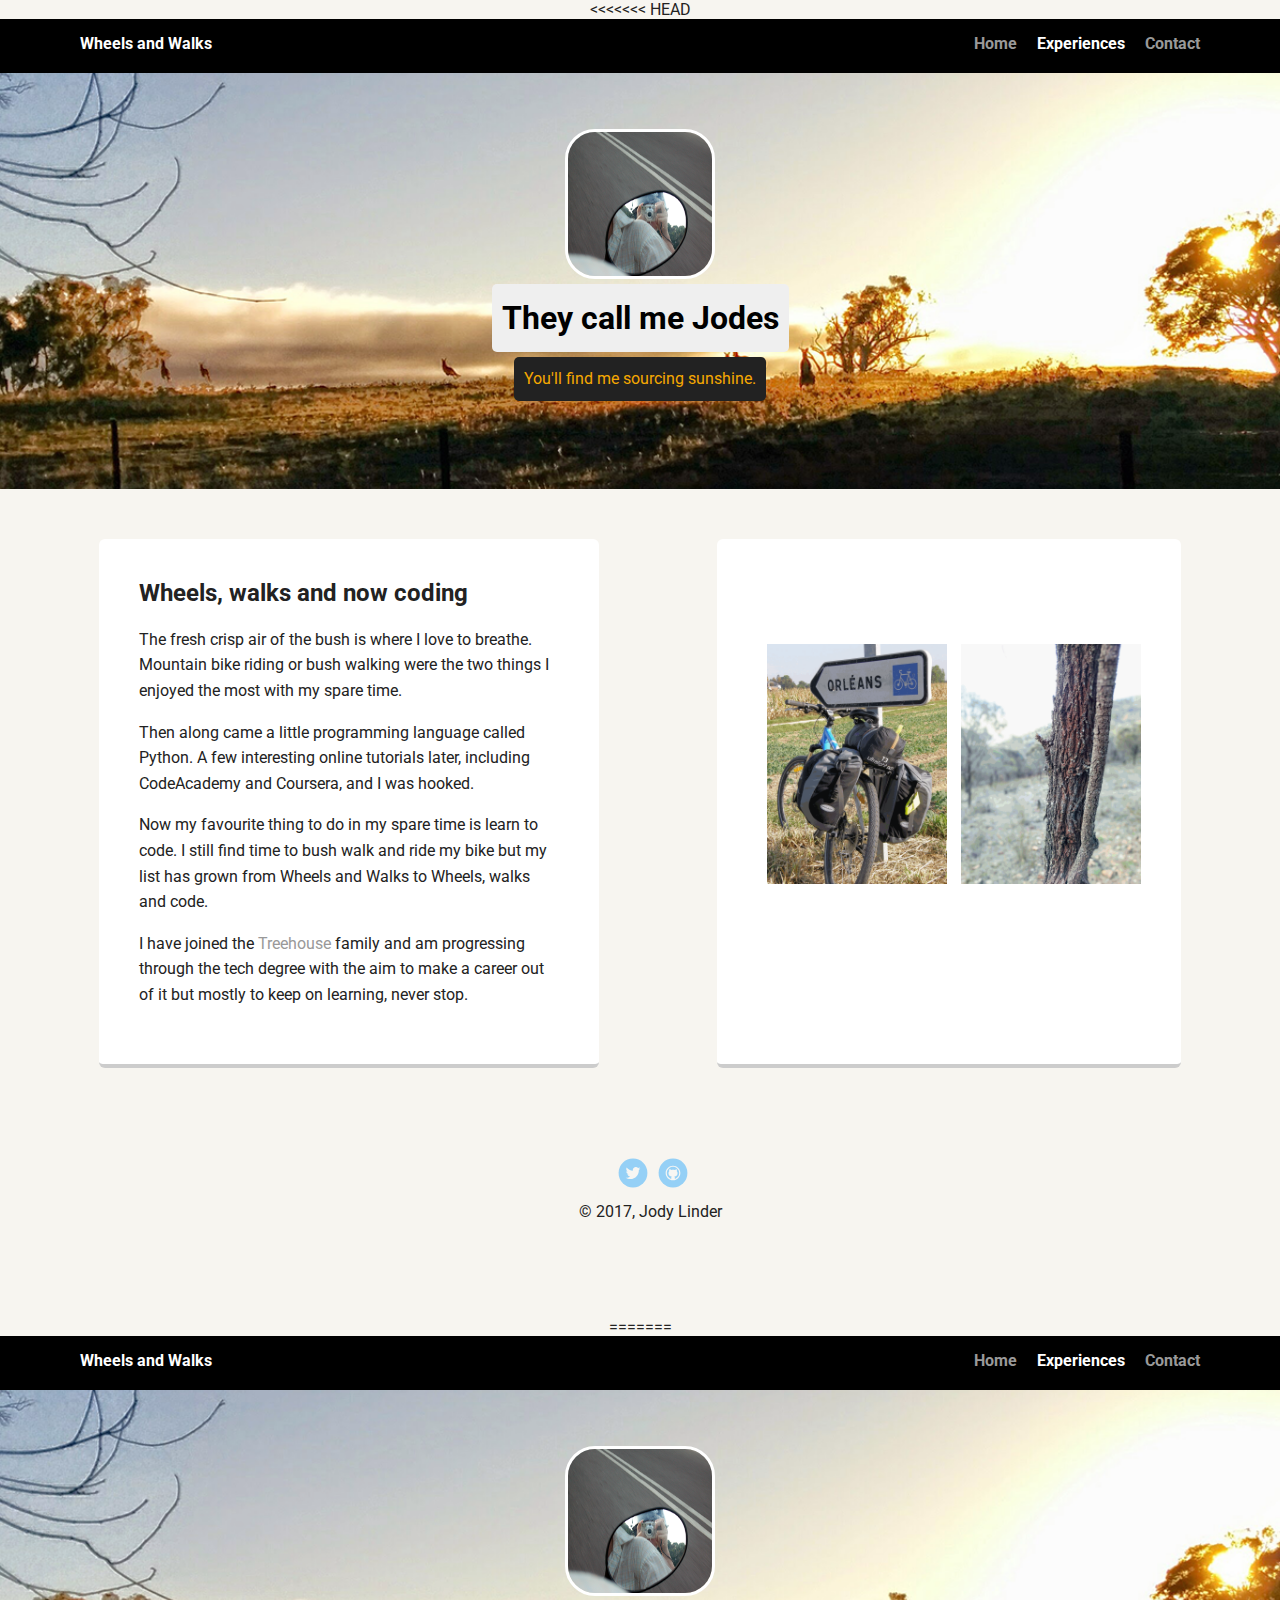
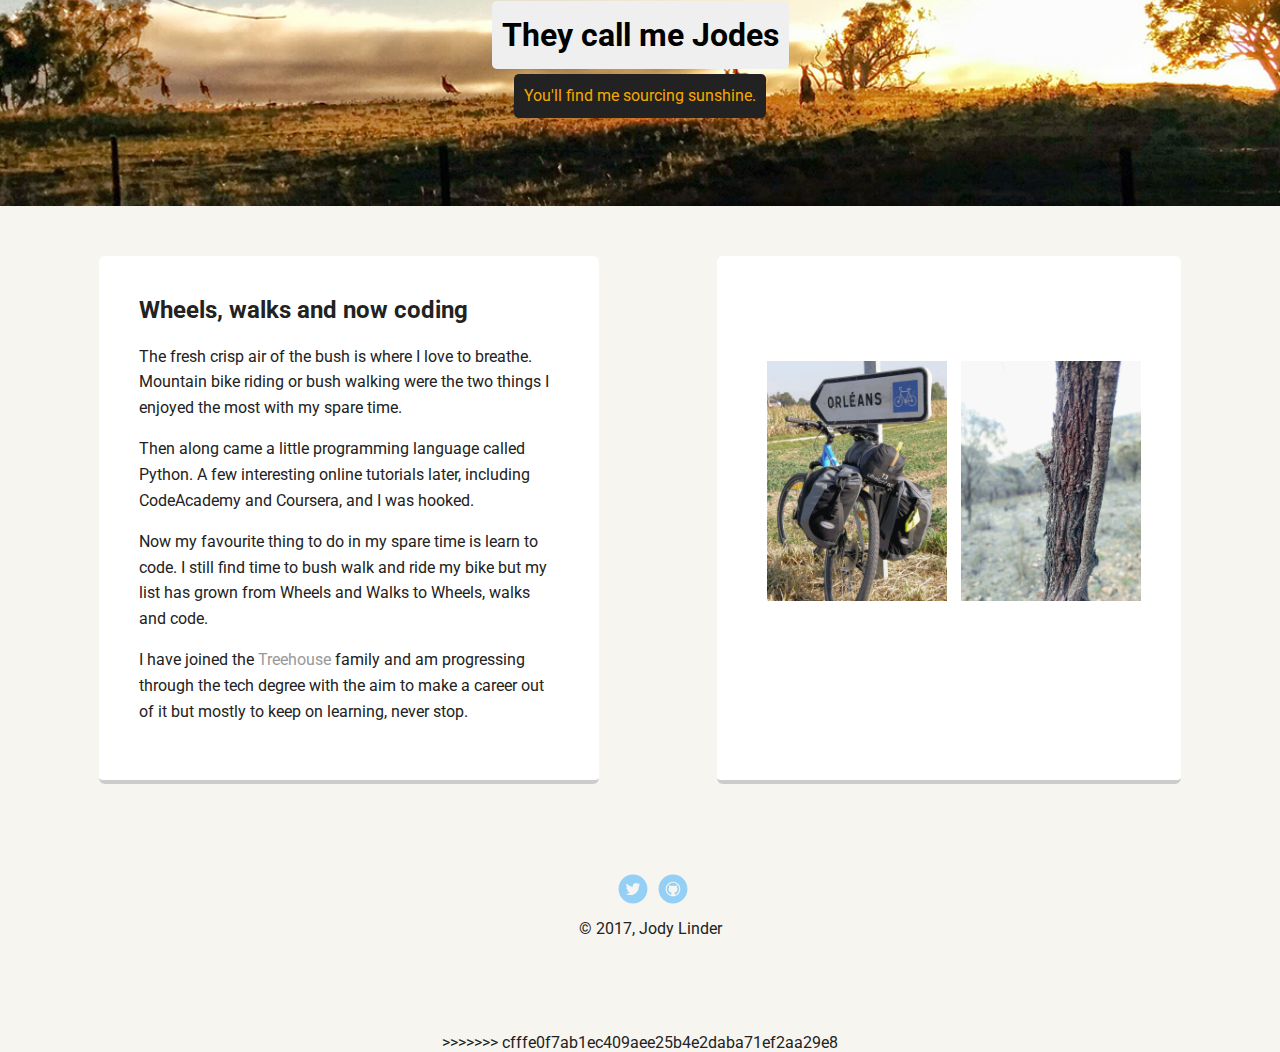
==== experiences.html @ a6c90b96 "added project files to github" ====
<<<<<<< HEAD
<!doctype html>
<html lang="en">
<head>
  <meta charset="utf-8">
  <title>Wheels and Walks</title>
  <meta name="viewport" content="width=device-width, initial-scale=1.0">
  <link rel="stylesheet" href="styles.css">
  <link href="https://fonts.googleapis.com/css?family=Muli%7CRoboto:400,300,500,700,900" rel="stylesheet"></head>
  <body>

   <div class="main-nav">
        <ul class="nav">
          <li class="name">Wheels and Walks</li>
          <li><a href="index.html">Home</a></li>
          <li><a href="experiences.html" class="selected">Experiences</a></li>
		  <li><a href="Contact.html">Contact</a></li>
        </ul>
    </div>

    <header>
      <img src="images/profile3.png" alt="Photograph of Jody Linder" class="profile-image">
      <h1 class="tag name">They call me Jodes</h1>
      <p class="tag location">You'll find me sourcing sunshine.</p>
    </header>

    <main class="flex">
      <div class="card">		
		<h2>Wheels, walks and now coding</h2>
		<p>The fresh crisp air of the bush is where I love to breathe. Mountain bike riding or bush walking were the two things I enjoyed the most with my spare time.</p>
		<p>Then along came a little programming language called Python. A few interesting online tutorials later, including CodeAcademy and Coursera, and I was hooked.<p>
		<p>Now my favourite thing to do in my spare time is learn to code. I still find time to bush walk and ride my bike but my list has grown from Wheels and Walks to Wheels, walks and code. 
		<p>I have joined the <a target="_blank" href="https://www.teamtreehouse.com">Treehouse</a> family and am progressing through the tech degree with the aim to make a career out of it but mostly to keep on learning, never stop.<p>
		
		
	    
	  </div> 
	  
	  <div class="card">
		 <a target="_blank" href="images/bike-orleans.png">
		 <img class="img" src="images/bike-orleans.png" alt="bike infront of sign"></a>
		 <a target="_blank" href="images/tree1.png"> 
		 <img class="img" src="images/tree1.png" alt="tree from run in bush"></a>
	  </div>	
	 
    </main>
    <footer>
      <ul>
        <li><a href="https://twitter.com/jodes_l?lang=en" target="_blank" class="social twitter">Twitter</a></li>       
        <li><a href="https://github.com/Ruku3" target="_blank" class="social github">Github</a></li>
      </ul>
      <p class="copyright">&copy; 2017, Jody Linder</p>
    </footer>
  </body>
  </html>
=======
<!doctype html>
<html lang="en">
<head>
  <meta charset="utf-8">
  <title>Wheels and Walks</title>
  <meta name="viewport" content="width=device-width, initial-scale=1.0">
  <link rel="stylesheet" href="styles.css">
  <link href="https://fonts.googleapis.com/css?family=Muli%7CRoboto:400,300,500,700,900" rel="stylesheet"></head>
  <body>

   <div class="main-nav">
        <ul class="nav">
          <li class="name">Wheels and Walks</li>
          <li><a href="index.html">Home</a></li>
          <li><a href="experiences.html" class="selected">Experiences</a></li>
		  <li><a href="Contact.html">Contact</a></li>
        </ul>
    </div>

    <header>
      <img src="images/profile3.png" alt="Photograph of Jody Linder" class="profile-image">
      <h1 class="tag name">They call me Jodes</h1>
      <p class="tag location">You'll find me sourcing sunshine.</p>
    </header>

    <main class="flex">
      <div class="card">		
		<h2>Wheels, walks and now coding</h2>
		<p>The fresh crisp air of the bush is where I love to breathe. Mountain bike riding or bush walking were the two things I enjoyed the most with my spare time.</p>
		<p>Then along came a little programming language called Python. A few interesting online tutorials later, including CodeAcademy and Coursera, and I was hooked.<p>
		<p>Now my favourite thing to do in my spare time is learn to code. I still find time to bush walk and ride my bike but my list has grown from Wheels and Walks to Wheels, walks and code. 
		<p>I have joined the <a target="_blank" href="https://www.teamtreehouse.com">Treehouse</a> family and am progressing through the tech degree with the aim to make a career out of it but mostly to keep on learning, never stop.<p>
		
		
	    
	  </div> 
	  
	  <div class="card">
		 <a target="_blank" href="images/bike-orleans.png">
		 <img class="img" src="images/bike-orleans.png" alt="bike infront of sign"></a>
		 <a target="_blank" href="images/tree1.png"> 
		 <img class="img" src="images/tree1.png" alt="tree from run in bush"></a>
	  </div>	
	 
    </main>
    <footer>
      <ul>
        <li><a href="https://twitter.com/jodes_l?lang=en" target="_blank" class="social twitter">Twitter</a></li>       
        <li><a href="https://github.com/Ruku3" target="_blank" class="social github">Github</a></li>
      </ul>
      <p class="copyright">&copy; 2017, Jody Linder</p>
    </footer>
  </body>
  </html>
>>>>>>> cfffe0f7ab1ec409aee25b4e2daba71ef2aa29e8
---- styles.css ----
/*************************
 Global layout setup
*************************/
* { 
  box-sizing: border-box;
}
  
body {
  margin: 0;
  padding: 0;
  text-align: center;
  font-family: 'Roboto', sans-serif;
  color: #222;
  background: #f7f5f0;
}
/*************************
 Link Styles
*************************/

a {
  text-decoration: none;
  color: #999;
}
a:hover {
  color: #6633ff;
}

/*************************
 Section Styles
*************************/

.main-nav {
  width: 100%;
  background: black;
  min-height: 30px;
  padding: 10px;
  position: fixed;
  text-align: center;
}
.nav {
  display: flex;
  justify-content: space-around;
  font-weight: 700;
  list-style-type: none;
  margin: 0 auto;
  padding: 0;
}

.nav .name {
    display: block;
    margin-right: auto;
    color: white;
}
.nav li {
  padding: 5px 10px 10px 10px;
}
.nav a {
  transition: all .5s;
}
.nav a.selected, nav a:hover {
  color: white
}

header {
  text-align: center;
  background: url('images/background2.png') no-repeat top center ;
  background-size: cover;
  overflow: hidden;
  padding-top: 60px;
}
header {
  line-height: 1.5;
}
header .profile-image {
  margin-top: 50px;
  width: 150px;
  height: 150px;
  border-radius: 20%;
  border: 3px solid white;
  transition: all .6s;
  
}

header .profile-image:hover {
  transform: scale(1.1) rotate(2deg);
   
}

.tag {
  background-color: #efefef;
  color: black;
  padding: 10px;
  border-radius: 5px;
  display: table;
  margin: 5px auto;
} 
.location {
  background-color: #222;
  color: #f6a801;
}
.card {
  margin: 30px;
  padding: 20px 40px 40px;
  max-width: 500px;
  text-align: left;
  background: #fff;
  border-bottom: 4px solid #ccc;
  border-radius: 6px;
  transition: all .5s;
}
.card:hover {
  border-color: #f6a801;
}

ul.skills {
  padding: 0;
  text-align: left;
}

.skills li {
  border-radius: 6px;
  display: inline-block;
  background: #f6a801;
  color: white;
  padding: 5px 10px;
  margin: 2px;
}

.skills li:nth-child(odd) {
  background: #3297ac;
}

footer {
  width: 100%;
  min-height: 30px;
  padding: 20px 0 40px 20px;
}

/*************************
 Footer
*************************/


footer .copyright {
  top: -8px;
  font-size: .75em;
}

footer ul {
  list-style-type: none;
  margin: 0;
  padding: 0;
}

footer ul li {
  display: inline-block;
}

a.social {
  display: inline-block;
  text-indent: -9999px;
  margin-left: 5px;
  width: 30px;
  height: 30px;
  background-size: 30px 30px;
  opacity: .4;
  transition: all .5s;
}
a.twitter {
  background-image: url(images/twitter.svg);
}

a.github {
  background-image: url(images/github.svg);
}
a.social:hover {
  opacity: 1;
}
.clearfix {
  clear: both;
}

/*************************
 Page: Contact
*************************/

.contact {
  margin: 30px;
  padding: 20px 40px 40px;
  max-width: 500px;
  text-align: left;
  background: #fff;
  border-bottom: 4px solid #ccc;
  border-radius: 6px;
  transition: all .5s;
}
.contact:hover {
  border-color: #f6a801;
}


.contact-info {
	list-style: none;
	padding: 0;
	margin: 0;
	font-size: 0.9em;
	text-align: left;
	
}

.contact-info a {
	display: block;
	min-height: 20px;
	background-repeat: no-repeat;
	background-size: 20px 20px;
	padding: 0 0 0 30px;
	margin: 0 0 10px;
	
}

.contact-info li.mail a{
	background-image: url('images/mail.ico');
	
}

.contact-info li.tweet a {
	background-image: url('images/twitter.svg');	
}

/*************************
 Page: Experiences
*************************/


.img {
  display: inline-block;
  margin-top: 75px;
  margin-bottom: 75px;
  height: 250px; 
  padding: 10px 0 0 10px;
  
   
	
}


/***************************
  Styles for larger screens.
****************************/
@media screen and (min-width: 720px) {
  
  .flex {
      display: -ms-flexbox;      /* TWEENER - IE 10 */
      display: flex; 
      max-width: 1200px;
      -ms-flex-pack: distribute;
      justify-content: space-around;
      margin: 0 auto;
  }

  header {
    min-height: 470px;
  }

  .nav {
    max-width: 1200px;
    padding: 0 30px;
  }


  main {
    padding-top: 20px;
  }

  main p {
    line-height: 1.6em;
  }

  footer {
    font-size: 1.3em;
    max-width: 1200px;
    margin: 40px auto;
  }

}
---- styles.css ----
/*************************
 Global layout setup
*************************/
* { 
  box-sizing: border-box;
}
  
body {
  margin: 0;
  padding: 0;
  text-align: center;
  font-family: 'Roboto', sans-serif;
  color: #222;
  background: #f7f5f0;
}
/*************************
 Link Styles
*************************/

a {
  text-decoration: none;
  color: #999;
}
a:hover {
  color: #6633ff;
}

/*************************
 Section Styles
*************************/

.main-nav {
  width: 100%;
  background: black;
  min-height: 30px;
  padding: 10px;
  position: fixed;
  text-align: center;
}
.nav {
  display: flex;
  justify-content: space-around;
  font-weight: 700;
  list-style-type: none;
  margin: 0 auto;
  padding: 0;
}

.nav .name {
    display: block;
    margin-right: auto;
    color: white;
}
.nav li {
  padding: 5px 10px 10px 10px;
}
.nav a {
  transition: all .5s;
}
.nav a.selected, nav a:hover {
  color: white
}

header {
  text-align: center;
  background: url('images/background2.png') no-repeat top center ;
  background-size: cover;
  overflow: hidden;
  padding-top: 60px;
}
header {
  line-height: 1.5;
}
header .profile-image {
  margin-top: 50px;
  width: 150px;
  height: 150px;
  border-radius: 20%;
  border: 3px solid white;
  transition: all .6s;
  
}

header .profile-image:hover {
  transform: scale(1.1) rotate(2deg);
   
}

.tag {
  background-color: #efefef;
  color: black;
  padding: 10px;
  border-radius: 5px;
  display: table;
  margin: 5px auto;
} 
.location {
  background-color: #222;
  color: #f6a801;
}
.card {
  margin: 30px;
  padding: 20px 40px 40px;
  max-width: 500px;
  text-align: left;
  background: #fff;
  border-bottom: 4px solid #ccc;
  border-radius: 6px;
  transition: all .5s;
}
.card:hover {
  border-color: #f6a801;
}

ul.skills {
  padding: 0;
  text-align: left;
}

.skills li {
  border-radius: 6px;
  display: inline-block;
  background: #f6a801;
  color: white;
  padding: 5px 10px;
  margin: 2px;
}

.skills li:nth-child(odd) {
  background: #3297ac;
}

footer {
  width: 100%;
  min-height: 30px;
  padding: 20px 0 40px 20px;
}

/*************************
 Footer
*************************/


footer .copyright {
  top: -8px;
  font-size: .75em;
}

footer ul {
  list-style-type: none;
  margin: 0;
  padding: 0;
}

footer ul li {
  display: inline-block;
}

a.social {
  display: inline-block;
  text-indent: -9999px;
  margin-left: 5px;
  width: 30px;
  height: 30px;
  background-size: 30px 30px;
  opacity: .4;
  transition: all .5s;
}
a.twitter {
  background-image: url(images/twitter.svg);
}

a.github {
  background-image: url(images/github.svg);
}
a.social:hover {
  opacity: 1;
}
.clearfix {
  clear: both;
}

/*************************
 Page: Contact
*************************/

.contact {
  margin: 30px;
  padding: 20px 40px 40px;
  max-width: 500px;
  text-align: left;
  background: #fff;
  border-bottom: 4px solid #ccc;
  border-radius: 6px;
  transition: all .5s;
}
.contact:hover {
  border-color: #f6a801;
}


.contact-info {
	list-style: none;
	padding: 0;
	margin: 0;
	font-size: 0.9em;
	text-align: left;
	
}

.contact-info a {
	display: block;
	min-height: 20px;
	background-repeat: no-repeat;
	background-size: 20px 20px;
	padding: 0 0 0 30px;
	margin: 0 0 10px;
	
}

.contact-info li.mail a{
	background-image: url('images/mail.ico');
	
}

.contact-info li.tweet a {
	background-image: url('images/twitter.svg');	
}

/*************************
 Page: Experiences
*************************/


.img {
  display: inline-block;
  margin-top: 75px;
  margin-bottom: 75px;
  height: 250px; 
  padding: 10px 0 0 10px;
  
   
	
}


/***************************
  Styles for larger screens.
****************************/
@media screen and (min-width: 720px) {
  
  .flex {
      display: -ms-flexbox;      /* TWEENER - IE 10 */
      display: flex; 
      max-width: 1200px;
      -ms-flex-pack: distribute;
      justify-content: space-around;
      margin: 0 auto;
  }

  header {
    min-height: 470px;
  }

  .nav {
    max-width: 1200px;
    padding: 0 30px;
  }


  main {
    padding-top: 20px;
  }

  main p {
    line-height: 1.6em;
  }

  footer {
    font-size: 1.3em;
    max-width: 1200px;
    margin: 40px auto;
  }

}
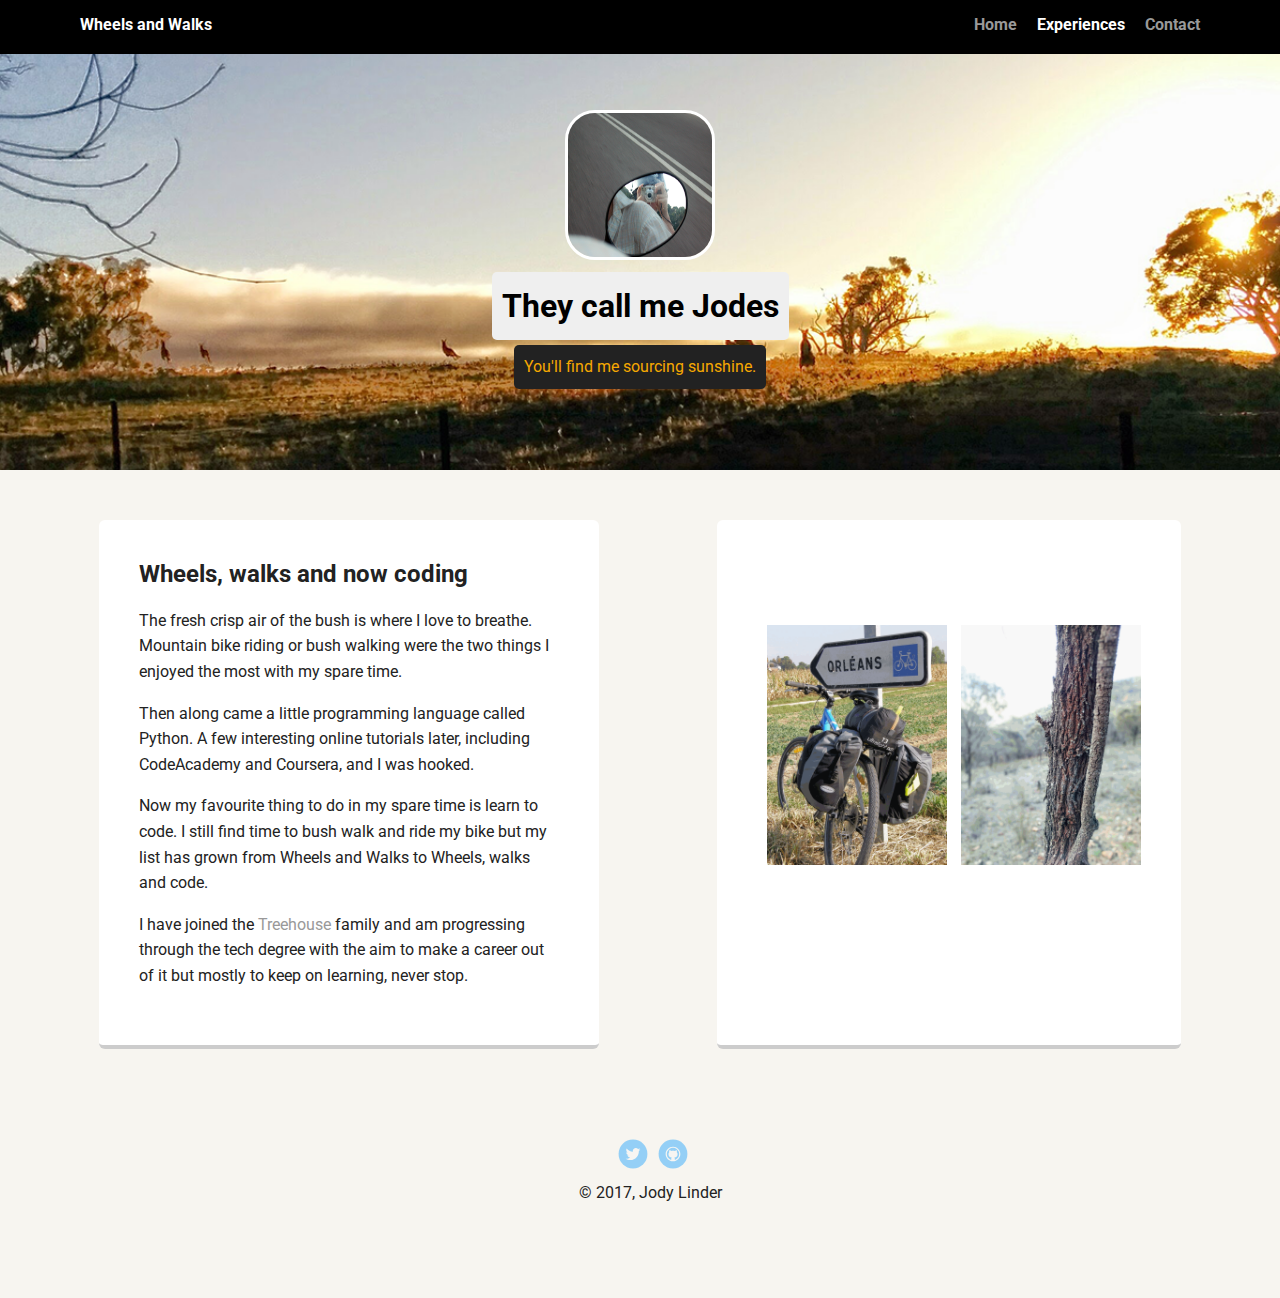
==== commit a2fa4242: "Fixed duplicated error in code." ====
--- a/experiences.html
+++ b/experiences.html
@@ -1,4 +1,3 @@
-<<<<<<< HEAD
 <!doctype html>
 <html lang="en">
 <head>
@@ -53,59 +52,3 @@
     </footer>
   </body>
   </html>
-=======
-<!doctype html>
-<html lang="en">
-<head>
-  <meta charset="utf-8">
-  <title>Wheels and Walks</title>
-  <meta name="viewport" content="width=device-width, initial-scale=1.0">
-  <link rel="stylesheet" href="styles.css">
-  <link href="https://fonts.googleapis.com/css?family=Muli%7CRoboto:400,300,500,700,900" rel="stylesheet"></head>
-  <body>
-
-   <div class="main-nav">
-        <ul class="nav">
-          <li class="name">Wheels and Walks</li>
-          <li><a href="index.html">Home</a></li>
-          <li><a href="experiences.html" class="selected">Experiences</a></li>
-		  <li><a href="Contact.html">Contact</a></li>
-        </ul>
-    </div>
-
-    <header>
-      <img src="images/profile3.png" alt="Photograph of Jody Linder" class="profile-image">
-      <h1 class="tag name">They call me Jodes</h1>
-      <p class="tag location">You'll find me sourcing sunshine.</p>
-    </header>
-
-    <main class="flex">
-      <div class="card">		
-		<h2>Wheels, walks and now coding</h2>
-		<p>The fresh crisp air of the bush is where I love to breathe. Mountain bike riding or bush walking were the two things I enjoyed the most with my spare time.</p>
-		<p>Then along came a little programming language called Python. A few interesting online tutorials later, including CodeAcademy and Coursera, and I was hooked.<p>
-		<p>Now my favourite thing to do in my spare time is learn to code. I still find time to bush walk and ride my bike but my list has grown from Wheels and Walks to Wheels, walks and code. 
-		<p>I have joined the <a target="_blank" href="https://www.teamtreehouse.com">Treehouse</a> family and am progressing through the tech degree with the aim to make a career out of it but mostly to keep on learning, never stop.<p>
-		
-		
-	    
-	  </div> 
-	  
-	  <div class="card">
-		 <a target="_blank" href="images/bike-orleans.png">
-		 <img class="img" src="images/bike-orleans.png" alt="bike infront of sign"></a>
-		 <a target="_blank" href="images/tree1.png"> 
-		 <img class="img" src="images/tree1.png" alt="tree from run in bush"></a>
-	  </div>	
-	 
-    </main>
-    <footer>
-      <ul>
-        <li><a href="https://twitter.com/jodes_l?lang=en" target="_blank" class="social twitter">Twitter</a></li>       
-        <li><a href="https://github.com/Ruku3" target="_blank" class="social github">Github</a></li>
-      </ul>
-      <p class="copyright">&copy; 2017, Jody Linder</p>
-    </footer>
-  </body>
-  </html>
->>>>>>> cfffe0f7ab1ec409aee25b4e2daba71ef2aa29e8
